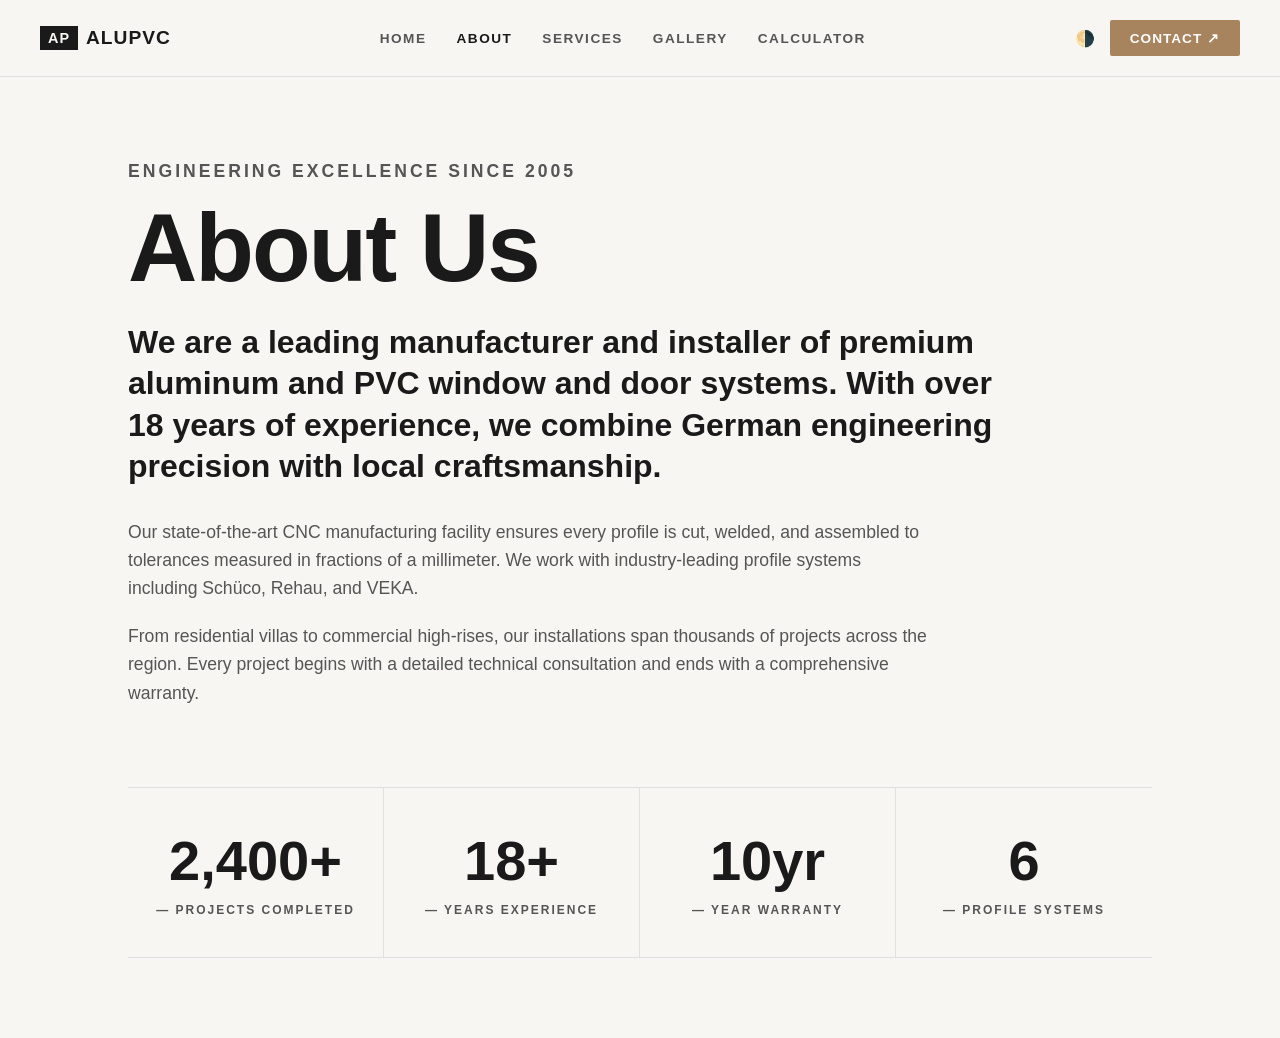
==== about.html @ e49be863 "zavrsene sve straen" ====
<!DOCTYPE html>
<html lang="en">
<head>
    <meta charset="UTF-8">
    <meta name="viewport" content="width=device-width, initial-scale=1.0">
    <title>About Us | AP ALUPVC</title>
    <link rel="stylesheet" href="css/style.css">
</head>
<body>
    <header class="navbar">
        <div class="logo"><span class="logo-box">AP</span> ALUPVC</div>
        <nav class="nav-links">
            <a href="index.html">HOME</a>
            <a href="about.html" class="active">ABOUT</a>
            <a href="services.html">SERVICES</a>
            <a href="gallery.html">GALLERY</a>
            <a href="calculator.html">CALCULATOR</a>
        </nav>
        <div class="nav-controls">
            <button id="theme-toggle" class="nav-btn">🌗</button>
            <a href="contact.html" class="btn-contact">CONTACT ↗</a>
        </div>
    </header>

    <main class="page-container about-page">
        <div class="about-content">
            <p class="subtitle">ENGINEERING EXCELLENCE SINCE 2005</p>
            <h1 class="main-title">About Us</h1>
            <h2 class="about-lead">We are a leading manufacturer and installer of premium aluminum and PVC window and door systems. With over 18 years of experience, we combine German engineering precision with local craftsmanship.</h2>
            <p>Our state-of-the-art CNC manufacturing facility ensures every profile is cut, welded, and assembled to tolerances measured in fractions of a millimeter. We work with industry-leading profile systems including Schüco, Rehau, and VEKA.</p>
            <p>From residential villas to commercial high-rises, our installations span thousands of projects across the region. Every project begins with a detailed technical consultation and ends with a comprehensive warranty.</p>
        </div>

        <section class="stats-section">
            <div class="stat-item">
                <h2>2,400+</h2>
                <p>— PROJECTS COMPLETED</p>
            </div>
            <div class="stat-item">
                <h2>18+</h2>
                <p>— YEARS EXPERIENCE</p>
            </div>
            <div class="stat-item">
                <h2>10yr</h2>
                <p>— YEAR WARRANTY</p>
            </div>
            <div class="stat-item">
                <h2>6</h2>
                <p>— PROFILE SYSTEMS</p>
            </div>
        </section>
    </main>

    <script src="js/main.js"></script>
</body>
</html>
---- css/style.css ----
/* --- GLOBALNE VARIJABLE (LIGHT / DARK MOD) --- */
:root {
    --bg-color: #f7f6f2; /* Specifična krem-bela sa snimka */
    --text-primary: #1a1a1a;
    --text-secondary: #555555;
    --accent-color: #a8845e; /* Zlatno-braon akcenat */
    --nav-bg: #f7f6f2;
    --border-color: #e0e0e0;
    --btn-solid-bg: #a8845e;
    --btn-solid-text: #ffffff;
    --btn-outline-border: #1a1a1a;
    --btn-outline-text: #1a1a1a;
}

[data-theme="dark"] {
    --bg-color: #121212;
    --text-primary: #ffffff;
    --text-secondary: #aaaaaa;
    --accent-color: #dcb88c;
    --nav-bg: #1e1e1e;
    --border-color: #333333;
    --btn-solid-bg: #dcb88c;
    --btn-solid-text: #121212;
    --btn-outline-border: #ffffff;
    --btn-outline-text: #ffffff;
}

/* --- RESET & OSNOVA --- */
* {
    margin: 0;
    padding: 0;
    box-sizing: border-box;
}

body {
    background-color: var(--bg-color);
    color: var(--text-primary);
    font-family: 'Inter', sans-serif; /* Font sa snimka */
    transition: background-color 0.3s ease, color 0.3s ease;
    overflow-x: hidden;
}

a {
    text-decoration: none;
    color: inherit;
}

/* --- NAVIGACIJA --- */
.navbar {
    display: flex;
    justify-content: space-between;
    align-items: center;
    padding: 20px 40px;
    background-color: var(--nav-bg);
    border-bottom: 1px solid var(--border-color);
    position: sticky;
    top: 0;
    z-index: 100;
}

.logo {
    font-size: 1.2rem;
    font-weight: 700;
    letter-spacing: 1px;
    display: flex;
    align-items: center;
    gap: 8px;
}

.logo-box {
    background-color: var(--text-primary);
    color: var(--bg-color);
    padding: 4px 8px;
    font-size: 0.9rem;
}

.nav-links {
    display: flex;
    gap: 30px;
}

.nav-links a {
    font-size: 0.85rem;
    font-weight: 600;
    letter-spacing: 1.5px;
    text-transform: uppercase;
    color: var(--text-secondary);
    transition: color 0.3s;
}

.nav-links a:hover, .nav-links a.active {
    color: var(--text-primary);
}

.nav-controls {
    display: flex;
    align-items: center;
    gap: 15px;
}

.nav-btn {
    background: none;
    border: none;
    cursor: pointer;
    font-size: 1rem;
    color: var(--text-primary);
    font-family: 'Inter', sans-serif;
    font-weight: 600;
}

.btn-contact {
    background-color: var(--accent-color);
    color: #fff;
    padding: 10px 20px;
    font-size: 0.85rem;
    font-weight: 700;
    letter-spacing: 1px;
    border-radius: 2px;
}

/* --- HERO SEKCIJA --- */
.hero-section {
    position: relative;
    height: 85vh;
    display: flex;
    flex-direction: column;
    justify-content: center;
    padding: 0 5%;
    border-bottom: 1px solid var(--border-color);
}

.subtitle {
    font-size: 0.85rem;
    font-weight: 600;
    letter-spacing: 3px;
    margin-bottom: 20px;
    color: var(--text-secondary);
}

.main-title {
    font-size: 6rem;
    line-height: 0.9;
    font-weight: 800;
    letter-spacing: -2px;
    margin-bottom: 30px;
}

.description {
    font-size: 1.2rem;
    color: var(--text-secondary);
    margin-bottom: 40px;
    max-width: 600px;
    line-height: 1.6;
}

.hero-buttons {
    display: flex;
    gap: 20px;
}

.btn-solid {
    background-color: var(--btn-solid-bg);
    color: var(--btn-solid-text);
    padding: 16px 32px;
    font-weight: 600;
    letter-spacing: 1px;
    font-size: 0.9rem;
    transition: opacity 0.3s;
}

.btn-solid:hover {
    opacity: 0.9;
}

.btn-outline {
    border: 1px solid var(--btn-outline-border);
    color: var(--btn-outline-text);
    padding: 16px 32px;
    font-weight: 600;
    letter-spacing: 1px;
    font-size: 0.9rem;
}

.hero-background {
    position: absolute;
    top: 0;
    right: 0;
    width: 45%;
    height: 100%;
    background-color: #eaeaea; /* Placeholder boja dok ne ubaciš sliku */
    z-index: -1;
}

[data-theme="dark"] .hero-background {
    background-color: #1a1a1a;
}

/* --- STATISTIKA --- */
.stats-section {
    display: grid;
    grid-template-columns: repeat(4, 1fr);
    border-bottom: 1px solid var(--border-color);
}

.stat-item {
    padding: 40px 20px;
    text-align: center;
    border-right: 1px solid var(--border-color);
}

.stat-item:last-child {
    border-right: none;
}

.stat-item h2 {
    font-size: 3.5rem;
    font-weight: 700;
    margin-bottom: 10px;
}

.stat-item p {
    font-size: 0.75rem;
    font-weight: 600;
    letter-spacing: 2px;
    color: var(--text-secondary);
}

/* --- ABOUT PREVIEW SEKCIJA --- */
.about-preview {
    display: grid;
    grid-template-columns: 1fr 1fr;
    border-bottom: 1px solid var(--border-color);
}

.about-text {
    padding: 80px 5%;
    display: flex;
    flex-direction: column;
    justify-content: center;
}

.section-label {
    font-size: 0.8rem;
    letter-spacing: 2px;
    color: var(--text-secondary);
    margin-bottom: 20px;
}

.about-text h2 {
    font-size: 2.2rem;
    line-height: 1.2;
    margin-bottom: 30px;
}

.about-description {
    font-size: 1.1rem;
    color: var(--text-secondary);
    margin-bottom: 40px;
    line-height: 1.6;
}

.link-arrow {
    font-weight: 700;
    font-size: 0.9rem;
    letter-spacing: 1px;
    display: inline-block;
    border-bottom: 2px solid var(--text-primary);
    padding-bottom: 5px;
    align-self: flex-start;
}

.about-image {
    position: relative;
    background-color: #d9d9d9;
    min-height: 500px;
}

.about-image img {
    width: 100%;
    height: 100%;
    object-fit: cover;
}

.image-caption {
    position: absolute;
    bottom: 20px;
    left: 20px;
    background-color: var(--bg-color);
    padding: 15px 20px;
    font-size: 0.8rem;
}
/* --- KALKULATOR STRANICA --- */
.calculator-page {
    padding: 40px 5%;
}

.calc-header {
    text-align: center;
    margin-bottom: 50px;
}

.calculator-container {
    display: grid;
    grid-template-columns: 1fr 1.5fr 1fr; /* Tri kolone: uža, šira, uža */
    gap: 30px;
    align-items: start;
}

/* Paneli */
.calc-preview, .calc-controls, .calc-summary {
    background-color: var(--nav-bg);
    border: 1px solid var(--border-color);
    padding: 30px;
    border-radius: 8px;
}

/* --- SREDNJA KOLONA: Kontrole --- */
.control-group {
    margin-bottom: 25px;
}

.control-group label {
    display: flex;
    justify-content: space-between;
    font-size: 0.75rem;
    letter-spacing: 1.5px;
    color: var(--text-secondary);
    margin-bottom: 10px;
    text-transform: uppercase;
}

.toggle-buttons {
    display: flex;
    gap: 10px;
}

.toggle-buttons button {
    flex: 1;
    padding: 12px;
    border: 1px solid var(--border-color);
    background: transparent;
    color: var(--text-primary);
    cursor: pointer;
    transition: all 0.3s ease;
    font-family: 'Inter', sans-serif;
    font-weight: 600;
}

.toggle-buttons button.active, .chamber-selector button.active, .color-grid button.active {
    border-color: var(--accent-color);
    background-color: rgba(168, 132, 94, 0.05);
}

.sliders-row {
    display: flex;
    gap: 20px;
    margin-bottom: 25px;
}

.slider-container {
    flex: 1;
}

/* Stilizacija samog klizača (range) */
input[type="range"] {
    width: 100%;
    accent-color: var(--accent-color);
    cursor: pointer;
}

.chamber-selector, .color-grid {
    display: grid;
    grid-template-columns: repeat(auto-fit, minmax(80px, 1fr));
    gap: 10px;
}

.chamber-selector button, .color-grid button {
    padding: 12px;
    border: 1px solid var(--border-color);
    background: transparent;
    color: var(--text-primary);
    cursor: pointer;
    font-family: 'Inter', sans-serif;
}

/* --- LEVA KOLONA: Vizuelni prikaz --- */
.area-display {
    font-size: 0.85rem;
    letter-spacing: 1px;
    color: var(--text-secondary);
    margin-bottom: 20px;
}

.window-visualizer {
    width: 100%;
    height: 250px;
    display: flex;
    align-items: center;
    justify-content: center;
    margin-bottom: 20px;
    background-color: rgba(0,0,0,0.2);
    border-radius: 4px;
}

/* Okvir prozora koji će menjati dimenzije preko JS-a */
.window-frame {
    width: 120px;
    height: 140px;
    border: 6px solid #444; /* Tamno sivi okvir */
    background: rgba(255, 255, 255, 0.1);
    display: flex;
    gap: 4px;
    padding: 4px;
    transition: all 0.3s ease;
}

.glass-pane {
    flex: 1;
    background: rgba(255, 255, 255, 0.05);
    border: 1px solid rgba(255,255,255,0.1);
}

.dimension-labels {
    display: flex;
    justify-content: space-between;
    font-size: 0.8rem;
    color: var(--text-secondary);
    margin-bottom: 30px;
}

.specs-list .spec-row {
    display: flex;
    justify-content: space-between;
    font-size: 0.85rem;
    padding: 12px 0;
    border-bottom: 1px solid var(--border-color);
}

.specs-list .spec-row:last-child {
    border-bottom: none;
}

/* --- DESNA KOLONA: Cena --- */
.price-box {
    background-color: rgba(0,0,0,0.2);
    padding: 25px;
    border-radius: 8px;
    margin-bottom: 20px;
}

.price-label {
    font-size: 0.75rem;
    letter-spacing: 1px;
    color: var(--text-secondary);
    margin-bottom: 20px;
}

.price-row {
    display: flex;
    justify-content: space-between;
    align-items: center;
    margin-bottom: 15px;
}

.price-row h3 {
    font-size: 2rem;
    font-weight: 700;
}

.total-row {
    border-top: 1px solid var(--border-color);
    padding-top: 20px;
    margin-top: 20px;
}

.total-row h2 {
    font-size: 2.8rem;
    color: var(--accent-color);
}

.price-note {
    font-size: 0.8rem;
    color: var(--text-secondary);
    margin-top: 15px;
}

.disclaimer {
    font-size: 0.8rem;
    color: var(--text-secondary);
    margin-bottom: 25px;
    line-height: 1.6;
}

.w-100 {
    width: 100%;
    text-align: center;
    display: block;
    cursor: pointer;
    border: none;
}
/* --- OSTALE STRANICE (Zajednički lejaut) --- */
.page-container {
    padding: 80px 10%;
}

.page-header {
    margin-bottom: 60px;
}

/* --- SERVICES STRANICA --- */
.services-list {
    display: flex;
    flex-direction: column;
}

.service-item {
    display: flex;
    align-items: flex-start;
    padding: 40px 0;
    border-bottom: 1px solid var(--border-color);
}

.service-number {
    font-size: 1rem;
    font-weight: 700;
    color: var(--text-secondary);
    width: 100px;
}

.service-icon {
    font-size: 1.5rem;
    width: 80px;
}

.service-content h3 {
    font-size: 1.5rem;
    margin-bottom: 15px;
}

.service-content p {
    color: var(--text-secondary);
    line-height: 1.6;
    max-width: 700px;
}

/* --- GALLERY STRANICA --- */
.gallery-filters {
    display: flex;
    gap: 30px;
    margin-bottom: 40px;
}

.gallery-filters button {
    background: none;
    border: none;
    font-size: 0.85rem;
    font-weight: 700;
    letter-spacing: 1px;
    color: var(--text-secondary);
    cursor: pointer;
    padding-bottom: 5px;
}

.gallery-filters button.active {
    color: var(--text-primary);
    border-bottom: 2px solid var(--text-primary);
}

.gallery-grid {
    display: grid;
    grid-template-columns: repeat(3, 1fr);
    grid-auto-rows: 300px;
    gap: 20px;
}

.gallery-item {
    background-color: var(--border-color);
    border-radius: 4px;
}

.gallery-item.large {
    grid-column: span 2;
    grid-row: span 2;
}

.gallery-item.wide {
    grid-column: span 2;
}

/* --- ABOUT STRANICA --- */
.about-page .stats-section {
    margin-top: 80px;
    border-top: 1px solid var(--border-color);
}

.about-lead {
    font-size: 2rem;
    line-height: 1.3;
    margin-bottom: 30px;
    max-width: 900px;
}

.about-content p {
    color: var(--text-secondary);
    font-size: 1.1rem;
    line-height: 1.6;
    margin-bottom: 20px;
    max-width: 800px;
}

/* --- CONTACT STRANICA --- */
.contact-grid {
    display: grid;
    grid-template-columns: 1fr 1fr;
    gap: 80px;
}

.info-block {
    margin-bottom: 40px;
}

.info-block .label {
    font-size: 0.75rem;
    letter-spacing: 2px;
    color: var(--text-secondary);
    margin-bottom: 10px;
}

.info-block p {
    font-size: 1.2rem;
    font-weight: 500;
}

.contact-form {
    display: grid;
    grid-template-columns: 1fr 1fr;
    gap: 20px;
}

.form-group {
    display: flex;
    flex-direction: column;
}

.form-group.full-width {
    grid-column: span 2;
}

.form-group label {
    font-size: 0.75rem;
    letter-spacing: 1px;
    color: var(--text-secondary);
    margin-bottom: 10px;
}

.form-group input, .form-group textarea {
    background-color: transparent;
    border: 1px solid var(--border-color);
    padding: 15px;
    color: var(--text-primary);
    font-family: inherit;
}

.form-group input:focus, .form-group textarea:focus {
    outline: none;
    border-color: var(--accent-color);
}

.contact-form .btn-primary {
    grid-column: span 2;
    padding: 20px;
    border: none;
    cursor: pointer;
    margin-top: 10px;
}
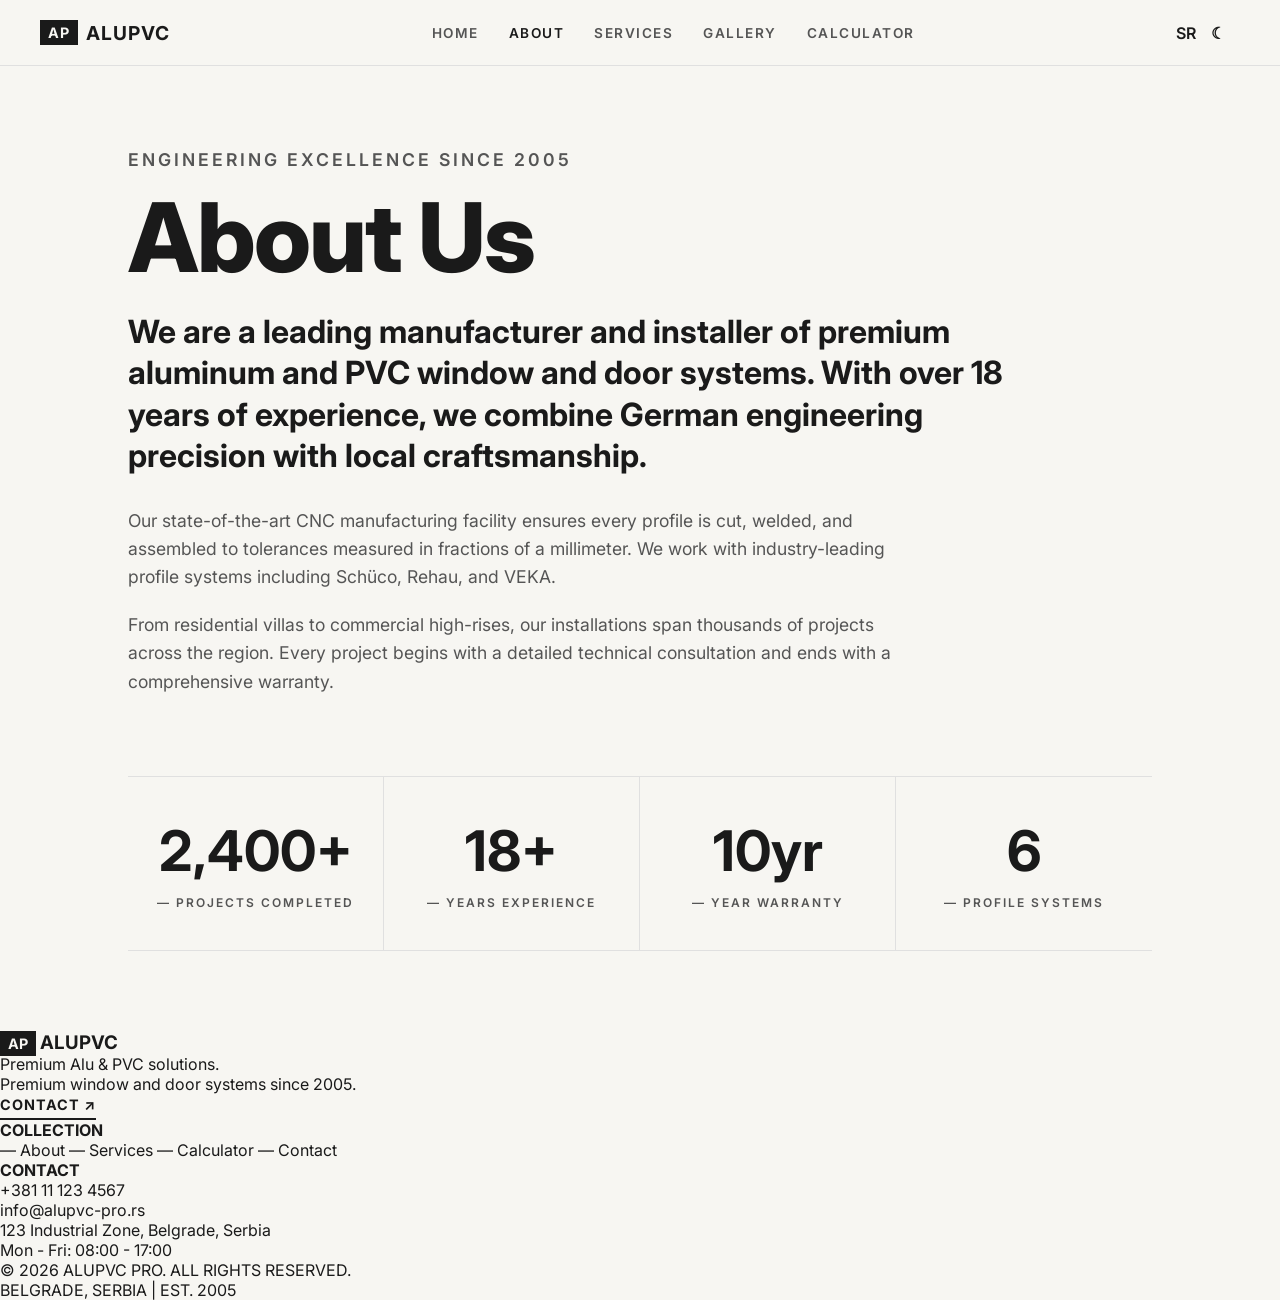
==== commit 4106809b: "fiksanje za tel" ====
--- a/about.html
+++ b/about.html
@@ -5,20 +5,25 @@
     <meta name="viewport" content="width=device-width, initial-scale=1.0">
     <title>About Us | AP ALUPVC</title>
     <link rel="stylesheet" href="css/style.css">
+    <link href="https://fonts.googleapis.com/css2?family=Inter:wght@400;500;600;700;800&display=swap" rel="stylesheet">
 </head>
 <body>
     <header class="navbar">
         <div class="logo"><span class="logo-box">AP</span> ALUPVC</div>
         <nav class="nav-links">
-            <a href="index.html">HOME</a>
-            <a href="about.html" class="active">ABOUT</a>
-            <a href="services.html">SERVICES</a>
-            <a href="gallery.html">GALLERY</a>
-            <a href="calculator.html">CALCULATOR</a>
+            <a href="index.html" class="lang-home">HOME</a>
+            <a href="about.html" class="lang-about active">ABOUT</a>
+            <a href="services.html" class="lang-services">SERVICES</a>
+            <a href="gallery.html" class="lang-gallery">GALLERY</a>
+            <a href="calculator.html" class="lang-calc">CALCULATOR</a>
         </nav>
         <div class="nav-controls">
-            <button id="theme-toggle" class="nav-btn">🌗</button>
-            <a href="contact.html" class="btn-contact">CONTACT ↗</a>
+            <button id="lang-toggle" class="nav-btn">SR</button>
+            <button id="theme-toggle" class="nav-btn theme-icon">☾</button>
+            <div class="burger-menu">
+                <div class="line1"></div>
+                <div class="line2"></div>
+            </div>
         </div>
     </header>
 
@@ -32,24 +37,40 @@
         </div>
 
         <section class="stats-section">
-            <div class="stat-item">
-                <h2>2,400+</h2>
-                <p>— PROJECTS COMPLETED</p>
-            </div>
-            <div class="stat-item">
-                <h2>18+</h2>
-                <p>— YEARS EXPERIENCE</p>
-            </div>
-            <div class="stat-item">
-                <h2>10yr</h2>
-                <p>— YEAR WARRANTY</p>
-            </div>
-            <div class="stat-item">
-                <h2>6</h2>
-                <p>— PROFILE SYSTEMS</p>
-            </div>
+            <div class="stat-item"><h2>2,400+</h2><p>— PROJECTS COMPLETED</p></div>
+            <div class="stat-item"><h2>18+</h2><p>— YEARS EXPERIENCE</p></div>
+            <div class="stat-item"><h2>10yr</h2><p>— YEAR WARRANTY</p></div>
+            <div class="stat-item"><h2>6</h2><p>— PROFILE SYSTEMS</p></div>
         </section>
     </main>
+
+    <footer class="site-footer">
+        <div class="footer-content">
+            <div class="footer-brand">
+                <h3><span class="logo-box">AP</span> ALUPVC</h3>
+                <p>Premium Alu & PVC solutions.<br>Premium window and door systems since 2005.</p>
+                <a href="contact.html" class="link-arrow">CONTACT ↗</a>
+            </div>
+            <div class="footer-links">
+                <h4>COLLECTION</h4>
+                <a href="about.html">— About</a>
+                <a href="services.html">— Services</a>
+                <a href="calculator.html">— Calculator</a>
+                <a href="contact.html">— Contact</a>
+            </div>
+            <div class="footer-contact">
+                <h4>CONTACT</h4>
+                <p>+381 11 123 4567</p>
+                <p>info@alupvc-pro.rs</p>
+                <p>123 Industrial Zone, Belgrade, Serbia</p>
+                <p class="work-hours">Mon - Fri: 08:00 - 17:00</p>
+            </div>
+        </div>
+        <div class="footer-bottom">
+            <p>© 2026 ALUPVC PRO. ALL RIGHTS RESERVED.</p>
+            <p>BELGRADE, SERBIA | EST. 2005</p>
+        </div>
+    </footer>
 
     <script src="js/main.js"></script>
 </body>
--- a/css/style.css
+++ b/css/style.css
@@ -672,4 +672,207 @@
     border: none;
     cursor: pointer;
     margin-top: 10px;
+}
+/* ========================================= */
+/* --- RESPONSIVNOST (MOBILNI TELEFONI) --- */
+/* ========================================= */
+
+/* ========================================= */
+/* === RESPONSIVNOST & FINESE (TEL/TAB) ==== */
+/* ========================================= */
+
+/* --- GLOBALNE ANIMACIJE --- */
+section, main, .site-footer {
+    opacity: 0;
+    transform: translateY(30px);
+    transition: all 0.8s ease-out; /* Glatka animacija pojavljivanja */
+}
+
+/* Klasa koju JS dodaje kada se sekcija pojavi na ekranu */
+.active-section {
+    opacity: 1;
+    transform: translateY(0);
+}
+
+/* ========================================= */
+/* === RESPONSIVNOST & FINESE (TEL/TAB) ==== */
+/* ========================================= */
+
+section, main, .site-footer {
+    opacity: 0;
+    transform: translateY(20px);
+    transition: all 0.6s ease-out;
+}
+
+.active-section {
+    opacity: 1;
+    transform: translateY(0);
+}
+
+/* --- KOD ZA TELEFONE KOJI NE PUCA --- */
+@media (max-width: 768px) {
+    
+    /* ZAKUCAVANJE ŠIRINE DA NEMA BEŽANJA U STRANU */
+    body, html {
+        overflow-x: hidden;
+        width: 100%;
+        position: relative;
+    }
+
+    .page-container { 
+        padding: 40px 5%; 
+    }
+
+    /* NAVIGACIJA */
+    .navbar {
+        padding: 15px 5%;
+    }
+
+    .nav-controls {
+        z-index: 1000; /* Mora biti iznad menija */
+    }
+
+    /* MENI PREKO CELOG EKRANA (FULLSCREEN) */
+    .nav-links {
+        position: fixed;
+        top: 0;
+        left: 0;
+        width: 100vw;
+        height: 100vh;
+        background-color: var(--bg-color);
+        display: flex;
+        flex-direction: column;
+        justify-content: center;
+        align-items: center;
+        gap: 40px;
+        transform: translateX(100%); /* Sakriveno skroz van ekrana */
+        transition: transform 0.4s ease-in-out;
+        z-index: 999;
+    }
+    
+    .nav-links.active { 
+        transform: translateX(0); /* Pojavljuje se tačno preko ekrana */
+    }
+
+    .nav-links a { 
+        font-size: 1.5rem; 
+    }
+
+    /* HAMBURGER IKONICA */
+    .burger-menu { 
+        cursor: pointer; 
+        display: block; 
+    }
+    .burger-menu div {
+        width: 25px;
+        height: 2px;
+        background-color: var(--text-primary);
+        margin: 5px;
+        transition: all 0.3s ease;
+    }
+    .burger-menu.active .line1 { transform: rotate(-45deg) translate(-5px, 6px); }
+    .burger-menu.active .line2 { transform: rotate(45deg) translate(-5px, -6px); }
+
+    /* HERO SEKCIJA */
+    .hero-section {
+        height: auto;
+        padding: 100px 5% 60px 5%;
+        text-align: center;
+        display: flex;
+        flex-direction: column;
+    }
+
+    .hero-content {
+        width: 100%;
+        z-index: 2;
+    }
+
+    /* Fiksirana pozadina (bivša siva traka po sredini) */
+    .hero-background {
+        width: 100%;
+        height: 100%;
+        top: 0;
+        left: 0; /* Bilo je right, pa je pravilo problem */
+        opacity: 0.3; /* Stavili smo ga u pozadinu, bledo */
+        z-index: 0;
+    }
+
+    .main-title { 
+        font-size: 2.8rem; 
+        margin-bottom: 20px; 
+    }
+    
+    .hero-buttons { 
+        display: flex;
+        flex-direction: column; 
+        width: 100%; 
+        gap: 15px; 
+    }
+
+    /* O NAMA (Početna) - Bilo je prepolovljeno */
+    .about-preview {
+        display: flex;
+        flex-direction: column; /* Tekst gore, slika dole */
+    }
+
+    .about-text {
+        padding: 50px 5%;
+    }
+
+    .about-image {
+        width: 100%;
+        min-height: 300px;
+    }
+
+    /* STATISTIKA */
+    .stats-section {
+        display: grid;
+        grid-template-columns: 1fr 1fr;
+    }
+    
+    .stat-item {
+        border-right: none;
+        border-bottom: 1px solid var(--border-color);
+        padding: 30px 10px;
+    }
+    
+    .stat-item h2 { font-size: 2.5rem; }
+
+    /* KALKULATOR */
+    .calculator-container {
+        display: flex;
+        flex-direction: column; /* Sve u jednu kolonu */
+        gap: 30px;
+    }
+
+    .sliders-row {
+        flex-direction: column;
+        gap: 20px;
+    }
+
+    .window-visualizer { 
+        height: 200px; 
+    }
+
+    input[type="range"] { 
+        height: 30px; 
+        margin-top: 10px; 
+    }
+
+    /* OSTALE MREŽE (Galerija, Kontakt, Footer) */
+    .gallery-grid, .contact-grid, .contact-form, .footer-content { 
+        display: flex;
+        flex-direction: column;
+        gap: 30px; 
+    }
+
+    .form-group.full-width {
+        width: 100%;
+    }
+
+    .footer-bottom { 
+        flex-direction: column; 
+        gap: 15px; 
+        text-align: center; 
+    }
 }
